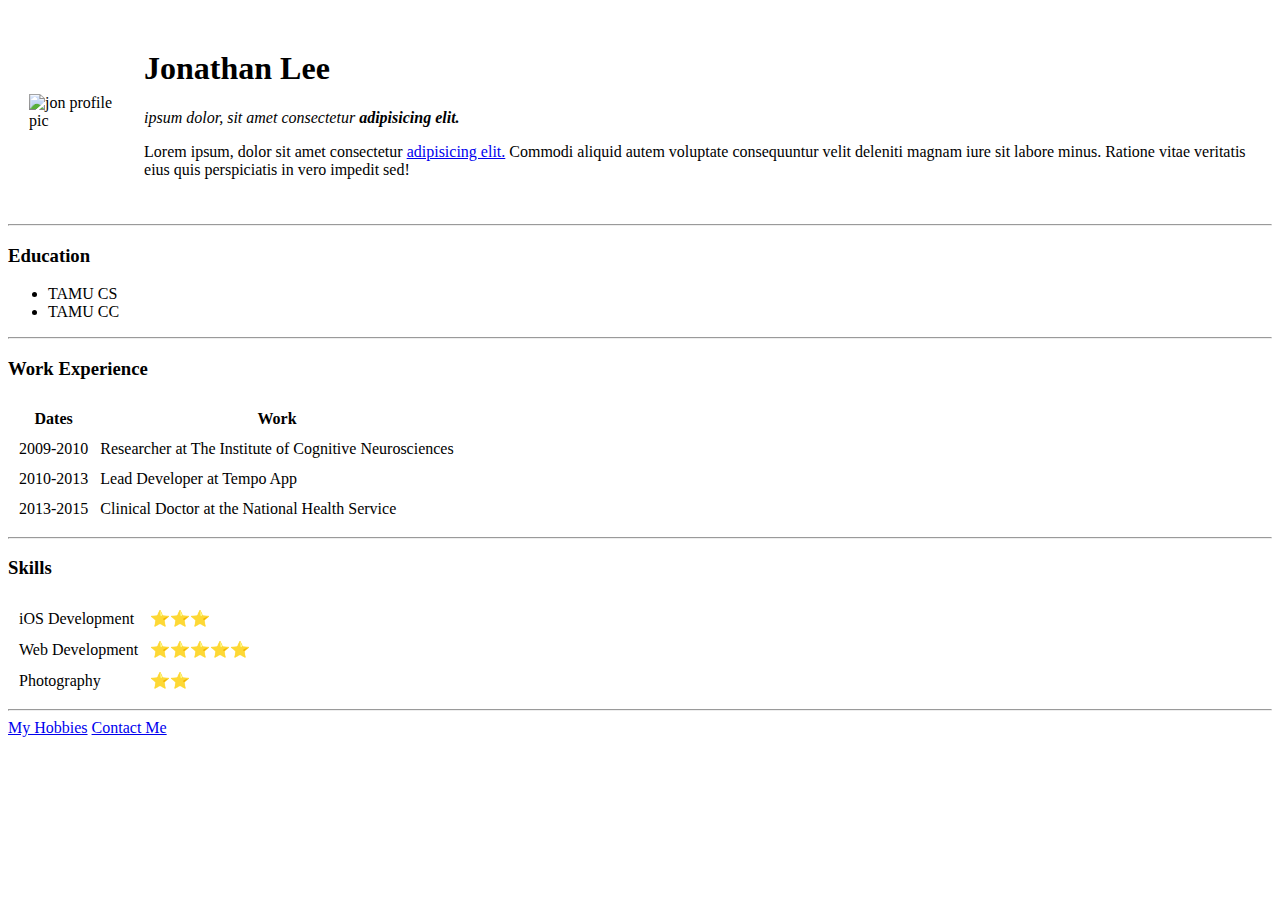
==== index.html @ 27d77e49 "Update index.html" ====
<!DOCTYPE html>
<html lang="en">

<head>
  <meta charset="UTF-8" />
  <meta name="viewport" content="width=device-width, initial-scale=1.0" />
  <title>Jonathan's Personal Site</title>
</head>

<body>
  <table cellspacing="20">
    <tr>
      <td><img src="images/linkedin profile.jpg" alt="jon profile pic"></td>
      <td><h1>Jonathan Lee</h1>
        <p>
        <em>
          ipsum dolor, sit amet consectetur
          <strong>adipisicing elit.</strong>
        </em>
      </p>
      <p>
        Lorem ipsum, dolor sit amet consectetur <a href="https://www.linkedin.com/in/jonathan-lee-14374414a/">adipisicing elit.</a> Commodi aliquid
        autem voluptate consequuntur velit deleniti magnam iure sit labore minus.
        Ratione vitae veritatis eius quis perspiciatis in vero impedit sed!
      </p></td>
    </tr>
  </table>
</body>
<hr/>

<h3>Education</h3>
<ul>
  <li>TAMU CS</li>
  <li>TAMU CC</li>
</ul>
<hr>
<h3>Work Experience</h3>
<table cellspacing = "10">
  <thead>
    <tr>
      <th>Dates</th>
      <th>Work</th>
    </tr>
  </thead>
  <tbody>
    <tr>
      <td>2009-2010</td>
      <td>Researcher at The Institute of Cognitive Neurosciences</td>
    </tr>
    <tr>
      <td>2010-2013</td>
      <td> Lead Developer at Tempo App</td>
    </tr>
    <tr>
      <td>2013-2015</td>
      <td>Clinical Doctor at the National Health Service</td>
    </tr>
  </tbody>
  <tfoot>
  </tfoot>
</table>
<hr>
<h3>Skills</h3>

<table cellspacing = "10">
  <tr>
    <td>iOS Development</td>
    <td>⭐⭐⭐</td>
  </tr>
  <tr>
    <td>Web Development</td>
    <td>⭐⭐⭐⭐⭐</td>
  </tr>
  <tr>
    <td>Photography</td>
    <td>⭐⭐</td>
  </tr>
</table>








<hr>
<a href="hobbies.html">My Hobbies</a>
<a href="contact-me.html">Contact Me</a>

</html>
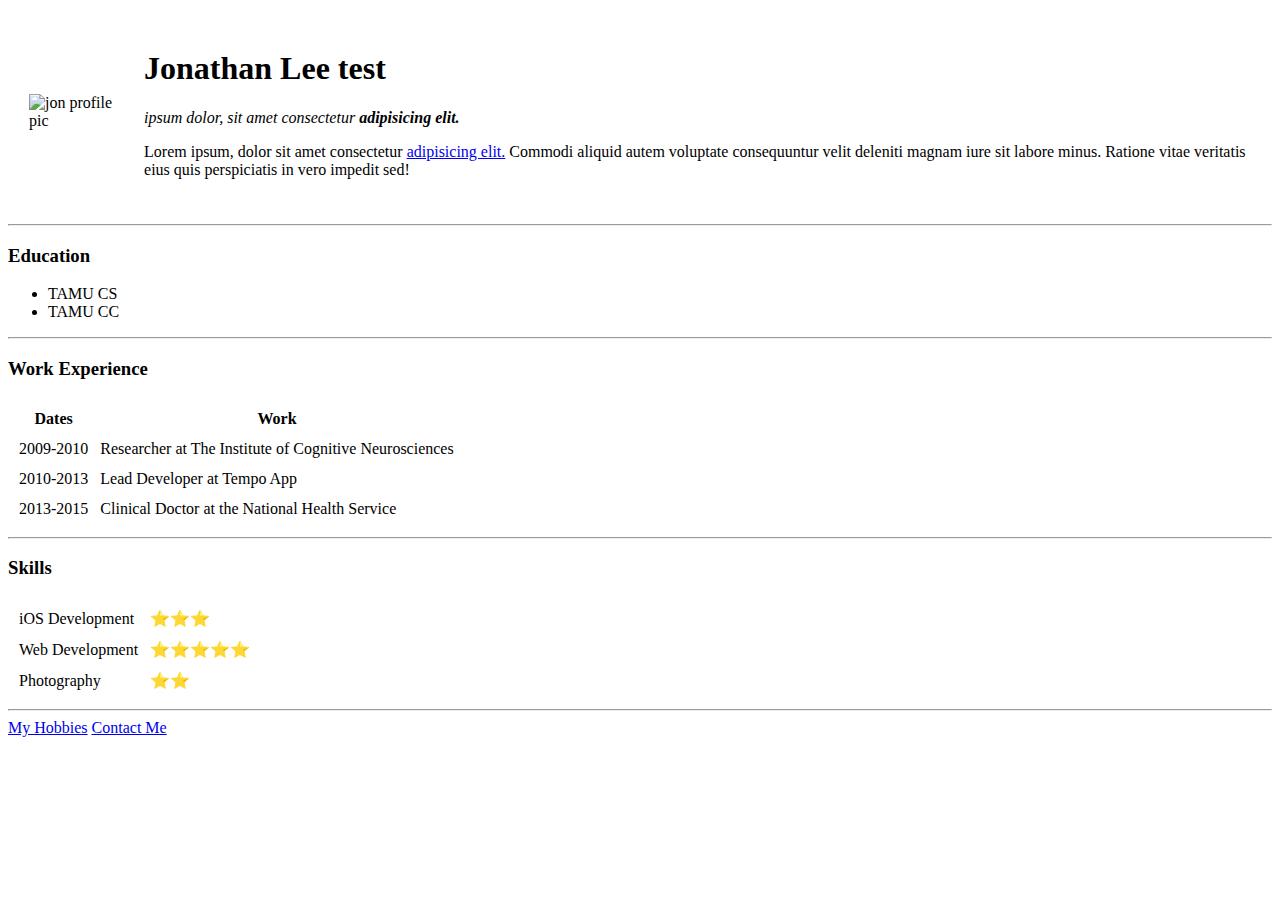
==== commit afc86775: "Update index.html" ====
--- a/index.html
+++ b/index.html
@@ -10,8 +10,8 @@
 <body>
   <table cellspacing="20">
     <tr>
-      <td><img src="images/linkedin profile.jpg" alt="jon profile pic"></td>
-      <td><h1>Jonathan Lee</h1>
+      <td><img src="/images/linkedin profile.jpg" alt="jon profile pic"></td>
+      <td><h1>Jonathan Lee test</h1>
         <p>
         <em>
           ipsum dolor, sit amet consectetur
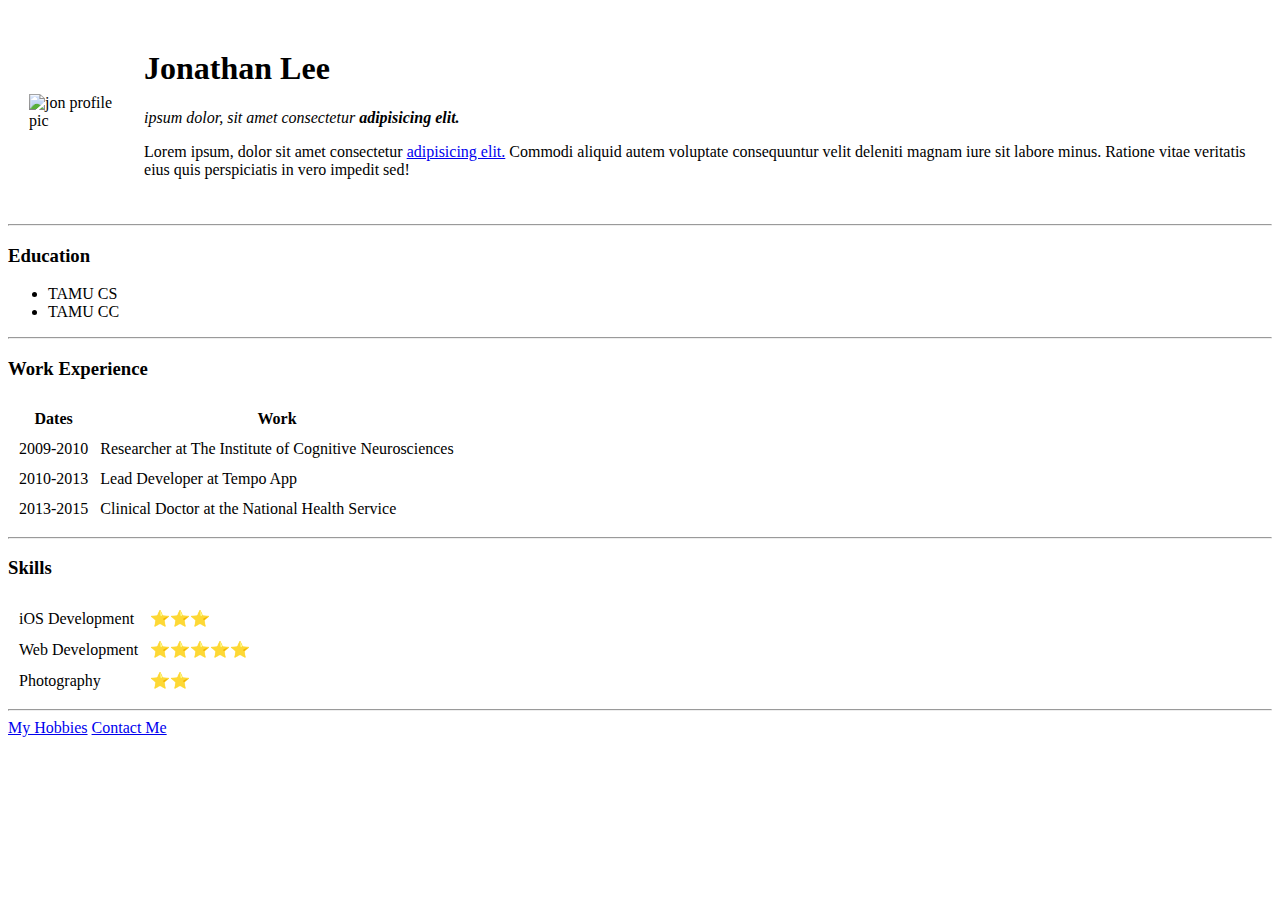
==== commit 502cfe13: "Update index.html" ====
--- a/index.html
+++ b/index.html
@@ -11,7 +11,7 @@
   <table cellspacing="20">
     <tr>
       <td><img src="/images/linkedin profile.jpg" alt="jon profile pic"></td>
-      <td><h1>Jonathan Lee test</h1>
+      <td><h1>Jonathan Lee</h1>
         <p>
         <em>
           ipsum dolor, sit amet consectetur
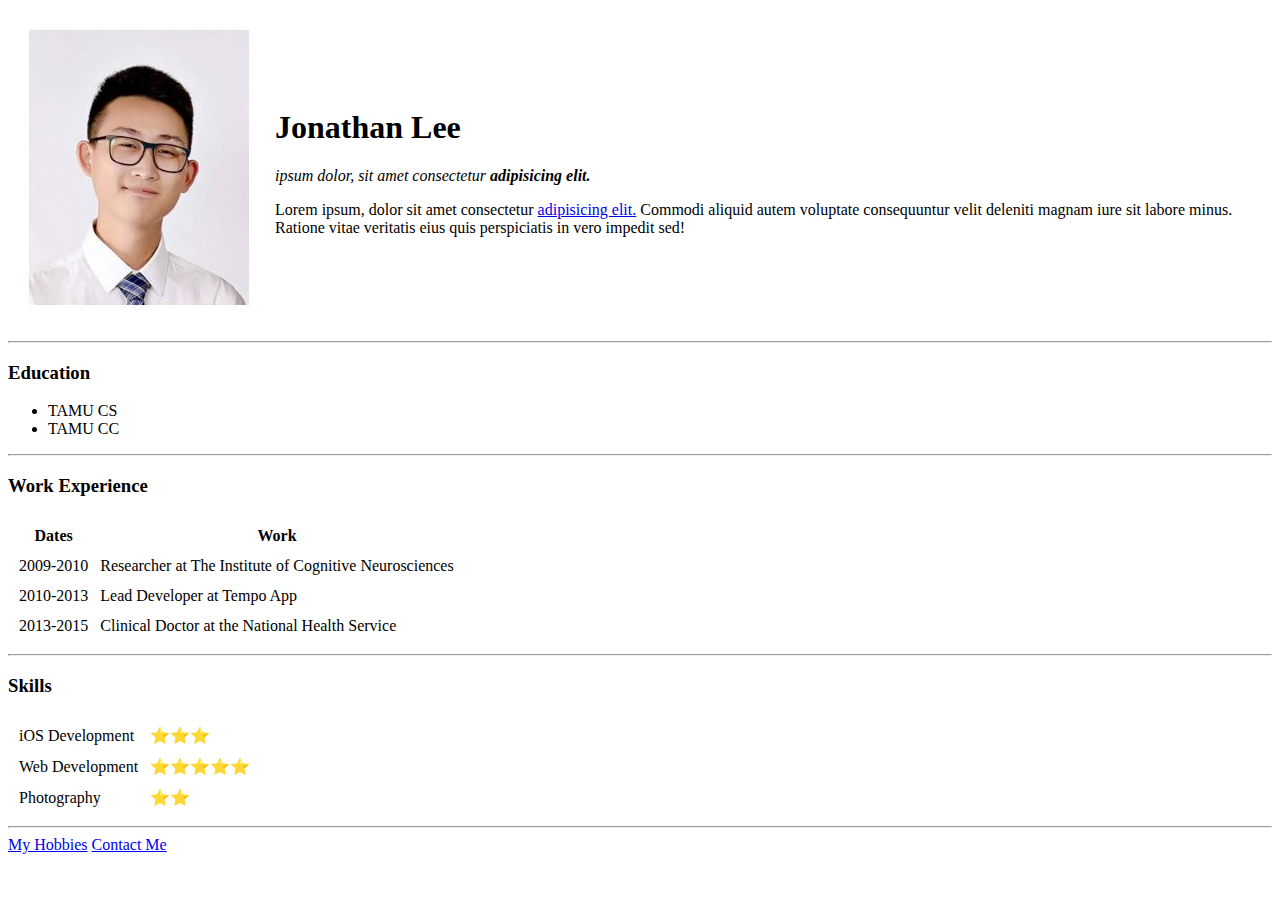
==== commit 999ee728: "Update index.html" ====
--- a/index.html
+++ b/index.html
@@ -10,7 +10,7 @@
 <body>
   <table cellspacing="20">
     <tr>
-      <td><img src="/images/linkedin profile.jpg" alt="jon profile pic"></td>
+      <td><img src="/images/linkedin profile.JPG" alt="jon profile pic"></td>
       <td><h1>Jonathan Lee</h1>
         <p>
         <em>
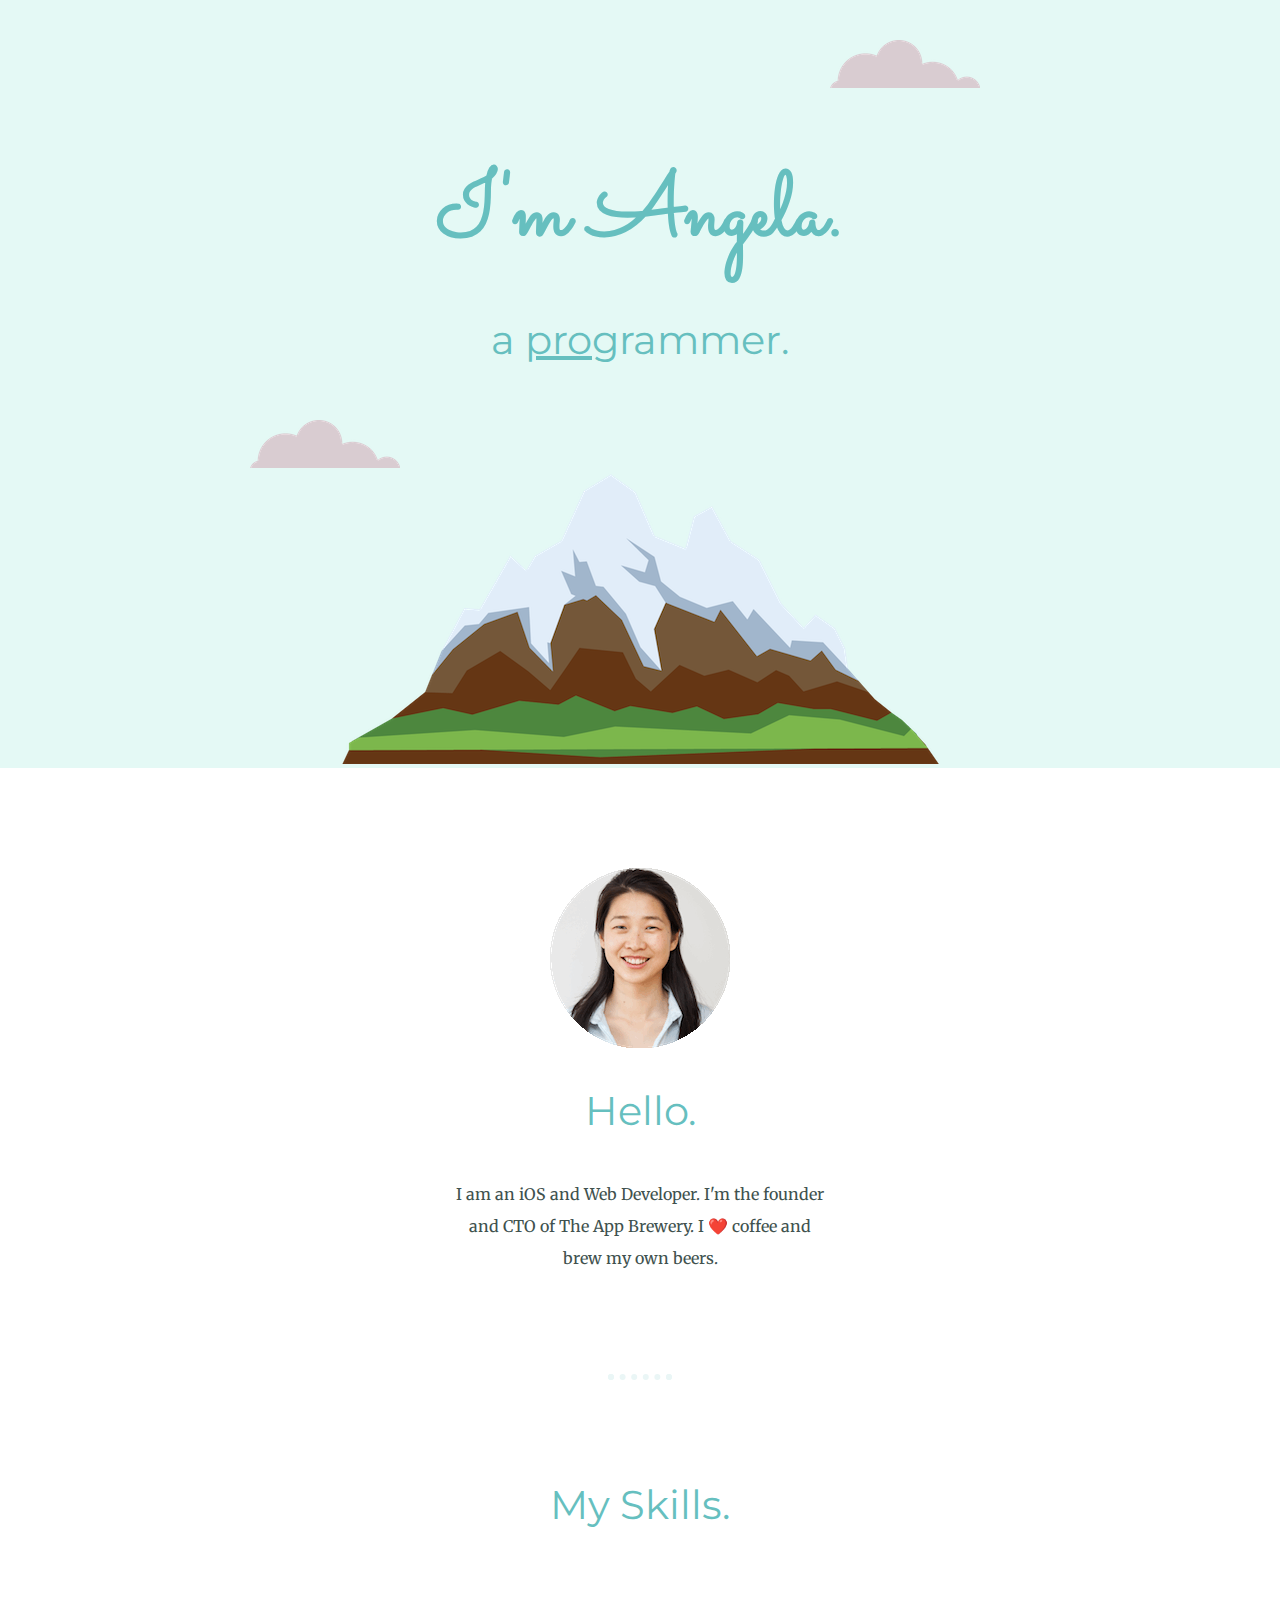
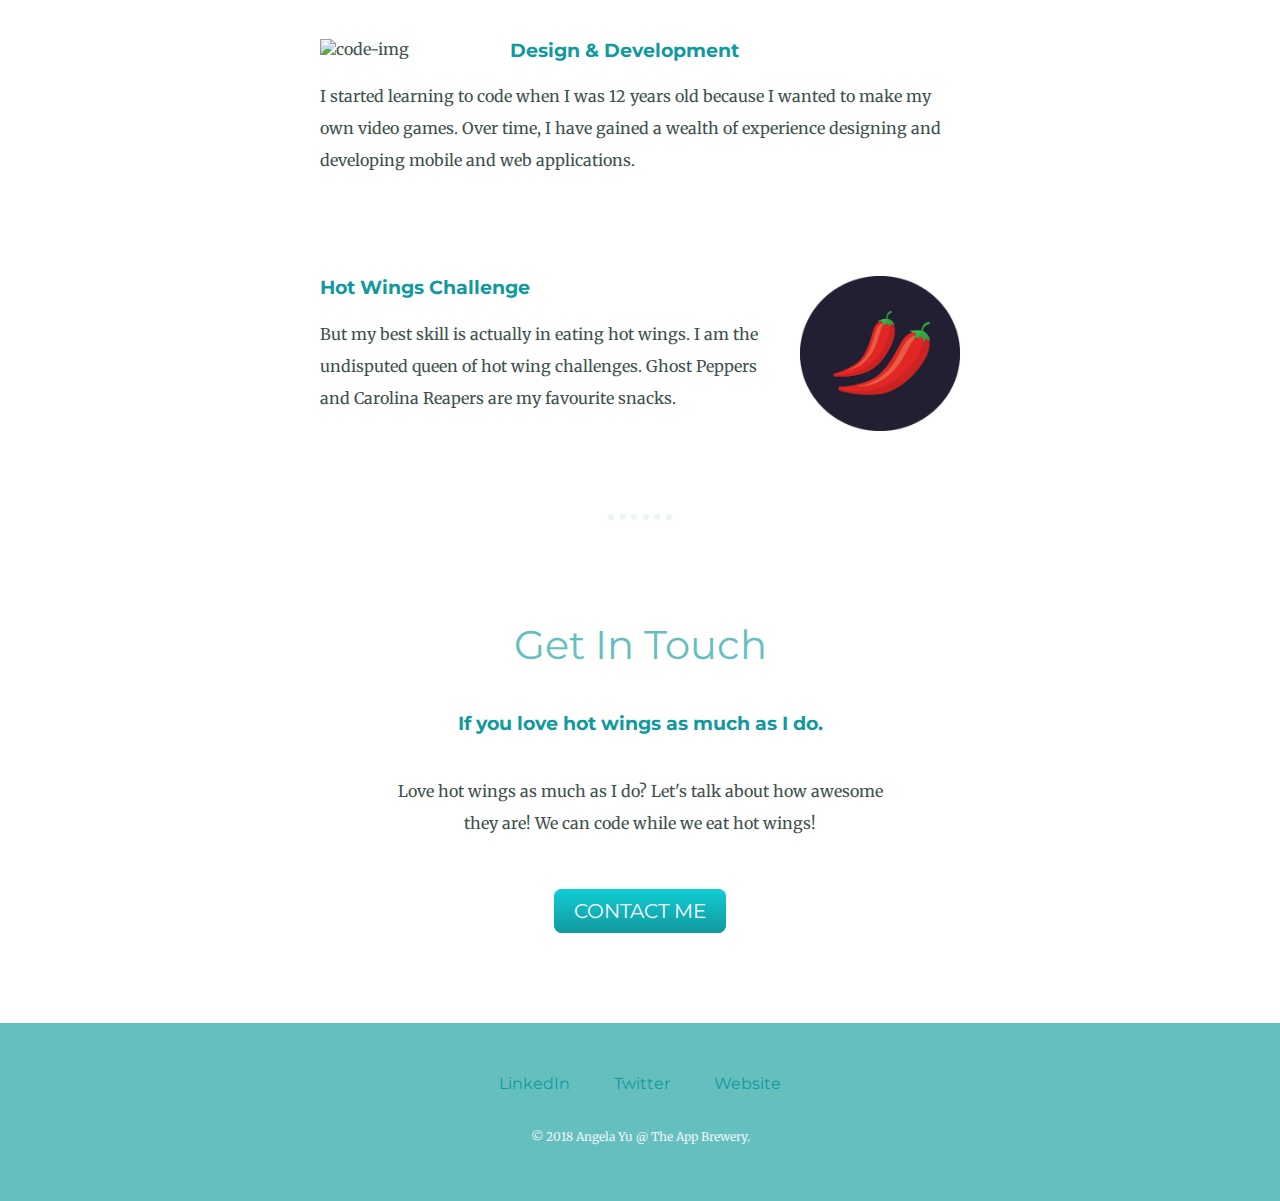
==== commit 2194533a: "Add files via upload" ====
--- a/index.html
+++ b/index.html
@@ -1,91 +1,65 @@
-<!DOCTYPE html>
-<html lang="en">
-
-<head>
-  <meta charset="UTF-8" />
-  <meta name="viewport" content="width=device-width, initial-scale=1.0" />
-  <title>Jonathan's Personal Site</title>
-</head>
-
-<body>
-  <table cellspacing="20">
-    <tr>
-      <td><img src="/images/linkedin profile.JPG" alt="jon profile pic"></td>
-      <td><h1>Jonathan Lee</h1>
-        <p>
-        <em>
-          ipsum dolor, sit amet consectetur
-          <strong>adipisicing elit.</strong>
-        </em>
-      </p>
-      <p>
-        Lorem ipsum, dolor sit amet consectetur <a href="https://www.linkedin.com/in/jonathan-lee-14374414a/">adipisicing elit.</a> Commodi aliquid
-        autem voluptate consequuntur velit deleniti magnam iure sit labore minus.
-        Ratione vitae veritatis eius quis perspiciatis in vero impedit sed!
-      </p></td>
-    </tr>
-  </table>
-</body>
-<hr/>
-
-<h3>Education</h3>
-<ul>
-  <li>TAMU CS</li>
-  <li>TAMU CC</li>
-</ul>
-<hr>
-<h3>Work Experience</h3>
-<table cellspacing = "10">
-  <thead>
-    <tr>
-      <th>Dates</th>
-      <th>Work</th>
-    </tr>
-  </thead>
-  <tbody>
-    <tr>
-      <td>2009-2010</td>
-      <td>Researcher at The Institute of Cognitive Neurosciences</td>
-    </tr>
-    <tr>
-      <td>2010-2013</td>
-      <td> Lead Developer at Tempo App</td>
-    </tr>
-    <tr>
-      <td>2013-2015</td>
-      <td>Clinical Doctor at the National Health Service</td>
-    </tr>
-  </tbody>
-  <tfoot>
-  </tfoot>
-</table>
-<hr>
-<h3>Skills</h3>
-
-<table cellspacing = "10">
-  <tr>
-    <td>iOS Development</td>
-    <td>⭐⭐⭐</td>
-  </tr>
-  <tr>
-    <td>Web Development</td>
-    <td>⭐⭐⭐⭐⭐</td>
-  </tr>
-  <tr>
-    <td>Photography</td>
-    <td>⭐⭐</td>
-  </tr>
-</table>
-
-
-
-
-
-
-
-
-<hr>
-<a href="hobbies.html">My Hobbies</a>
-<a href="contact-me.html">Contact Me</a>
-
-</html>
+<!DOCTYPE html>
+<html>
+
+<head>
+  <meta charset="utf-8">
+  <title>Angela Yu</title>
+  <link rel="stylesheet" href="css/styles.css">
+  <link href="https://fonts.googleapis.com/css?family=Merriweather|Montserrat|Sacramento" rel="stylesheet">
+  <link rel="icon" href="favicon.ico">
+</head>
+
+<body>
+  <div class="top-container">
+    <img class="top-cloud" src="images/cloud.png" alt="cloud">
+    <div class="title-text">
+      <h1>I'm Angela.</h1>
+      <h2>a <span class="pro">pro</span>grammer.</h2>
+    </div>
+    <img class="bottom-cloud" src="images/cloud.png" alt="cloud">
+    <img class="mountain" src="images/mountain.png" alt="mountain-img">
+  </div>
+
+  <div class="middle-container">
+    <div class="profile">
+      <img src="images/angela.png" alt="angela-profile-img">
+      <h2>Hello.</h2>
+      <p class="intro">I am an iOS and Web Developer. I'm the founder and CTO of The App Brewery. I ❤️ coffee and brew my own beers.</p>
+    </div>
+    <hr>
+    <div class="skills">
+      <h2>My Skills.</h2>
+      <div class="skill-row">
+        <img class="code-img" src="https://media.giphy.com/media/3p50WGyUqeU5W/giphy.gif" alt="code-img">
+
+        <h3>Design & Development</h3>
+        <p>I started learning to code when I was 12 years old because I wanted to make my own video games. Over time, I have gained a wealth of experience designing and developing mobile and web applications.</p>
+
+      </div>
+      <div class="skill-row">
+        <img class="chilli-img" src="images/chillies.png" alt="chillies-img">
+
+        <h3>Hot Wings Challenge</h3>
+        <p>But my best skill is actually in eating hot wings. I am the undisputed queen of hot wing challenges. Ghost Peppers and Carolina Reapers are my favourite snacks.</p>
+
+      </div>
+    </div>
+    <hr>
+    <div class="contact-me">
+      <h2>Get In Touch</h2>
+      <h3>If you love hot wings as much as I do.</h3>
+      <p class="contact-message">Love hot wings as much as I do? Let's talk about how awesome they are! We can code while we eat hot wings!</p>
+      <a class="btn" href="mailto:ilove@hotwings.com">CONTACT ME</a>
+    </div>
+  </div>
+
+
+  <div class="bottom-container">
+    <a class="footer-link" href="https://www.linkedin.com/in/angela-yu-963a584b/">LinkedIn</a>
+    <a class="footer-link" href="https://twitter.com/yu_angela">Twitter</a>
+    <a class="footer-link" href="https://www.appbrewery.co/">Website</a>
+    <p class="copyright">© 2018 Angela Yu @ The App Brewery.</p>
+  </div>
+</body>
+
+</html>
--- a/css/styles.css
+++ b/css/styles.css
@@ -0,0 +1,140 @@
+body {
+  color: #40514E;
+  margin: 0;
+  text-align: center;
+  font-family: 'Merriweather', serif;
+}
+
+h1 {
+  color: #66BFBF;
+  font-size: 5.625rem;
+  margin: 50px auto 0 auto;
+  font-family: 'Sacramento', cursive;
+}
+
+h2 {
+  color: #66BFBF;
+  font-family: 'Montserrat', sans-serif;
+  font-size: 2.5rem;
+  font-weight: normal;
+  padding-bottom: 10px;
+}
+
+h3 {
+  color: #11999E;
+  font-family: 'Montserrat', sans-serif;
+}
+
+p {
+  line-height: 2;
+}
+
+hr {
+  border: dotted #EAF6F6 6px;
+  border-bottom: none;
+  width: 4%;
+  margin: 100px auto;
+}
+
+a{
+  color: #11999E;
+  font-family: 'Montserrat', sans-serif;
+  margin: 10px 20px;
+  text-decoration: none;
+}
+
+a:hover {
+  color: #EAF6F6;
+}
+
+.top-container {
+  background-color: #E4F9F5;
+  position: relative;
+  padding-top: 100px;
+}
+
+.middle-container {
+  margin: 100px 0;
+}
+
+.bottom-container {
+  background-color: #66BFBF;
+  padding: 50px 0 20px;
+}
+
+.skill-row {
+  width: 50%;
+  margin: 100px auto 100px auto;
+  text-align: left;
+}
+
+.pro {
+  text-decoration: underline;
+}
+
+.intro {
+  width: 30%;
+  margin: auto;
+}
+
+.contact-message {
+  width: 40%;
+  margin: 40px auto 60px;
+}
+
+.copyright {
+  color: #EAF6F6;
+  font-size: 0.75rem;
+  padding: 20px 0;
+}
+
+.top-cloud {
+  position: absolute;
+  right: 300px;
+  top: 40px;
+}
+
+.bottom-cloud {
+  position: absolute;
+  left: 250px;
+  bottom: 300px;
+}
+
+.code-img {
+  width: 25%;
+  float: left;
+  margin-right: 30px;
+}
+
+.chilli-img {
+  width: 25%;
+  float: right;
+  margin-left: 30px;
+}
+
+.btn {
+  background: #11cdd4;
+  background-image: -webkit-linear-gradient(top, #11cdd4, #11999e);
+  background-image: -moz-linear-gradient(top, #11cdd4, #11999e);
+  background-image: -ms-linear-gradient(top, #11cdd4, #11999e);
+  background-image: -o-linear-gradient(top, #11cdd4, #11999e);
+  background-image: linear-gradient(to bottom, #11cdd4, #11999e);
+  -webkit-border-radius: 8;
+  -moz-border-radius: 8;
+  border-radius: 8px;
+  font-family: 'Montserrat', sans-serif;
+  color: #ffffff;
+  font-size: 20px;
+  padding: 10px 20px 10px 20px;
+  text-decoration: none;
+}
+
+.btn:hover {
+  background: #30e3cb;
+  background-image: -webkit-linear-gradient(top, #30e3cb, #2bc4ad);
+  background-image: -moz-linear-gradient(top, #30e3cb, #2bc4ad);
+  background-image: -ms-linear-gradient(top, #30e3cb, #2bc4ad);
+  background-image: -o-linear-gradient(top, #30e3cb, #2bc4ad);
+  background-image: linear-gradient(to bottom, #30e3cb, #2bc4ad);
+  text-decoration: none;
+}
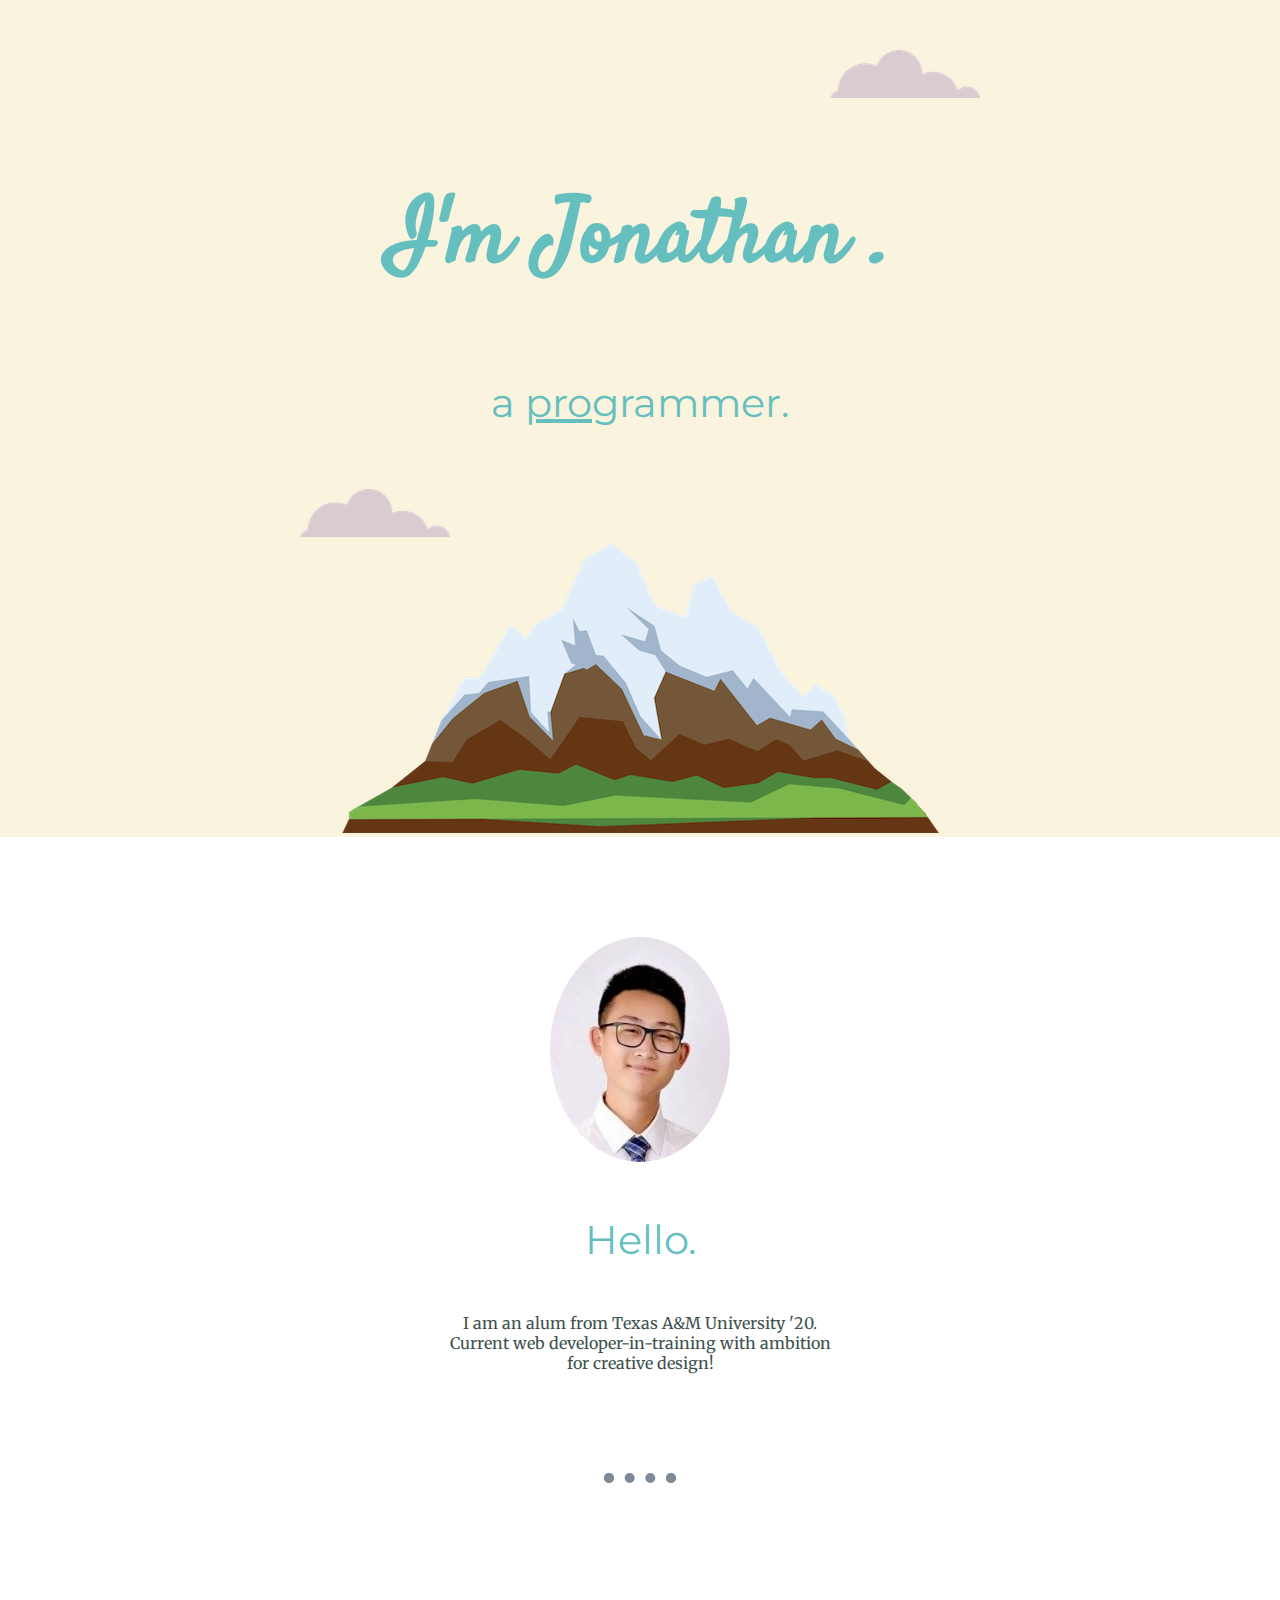
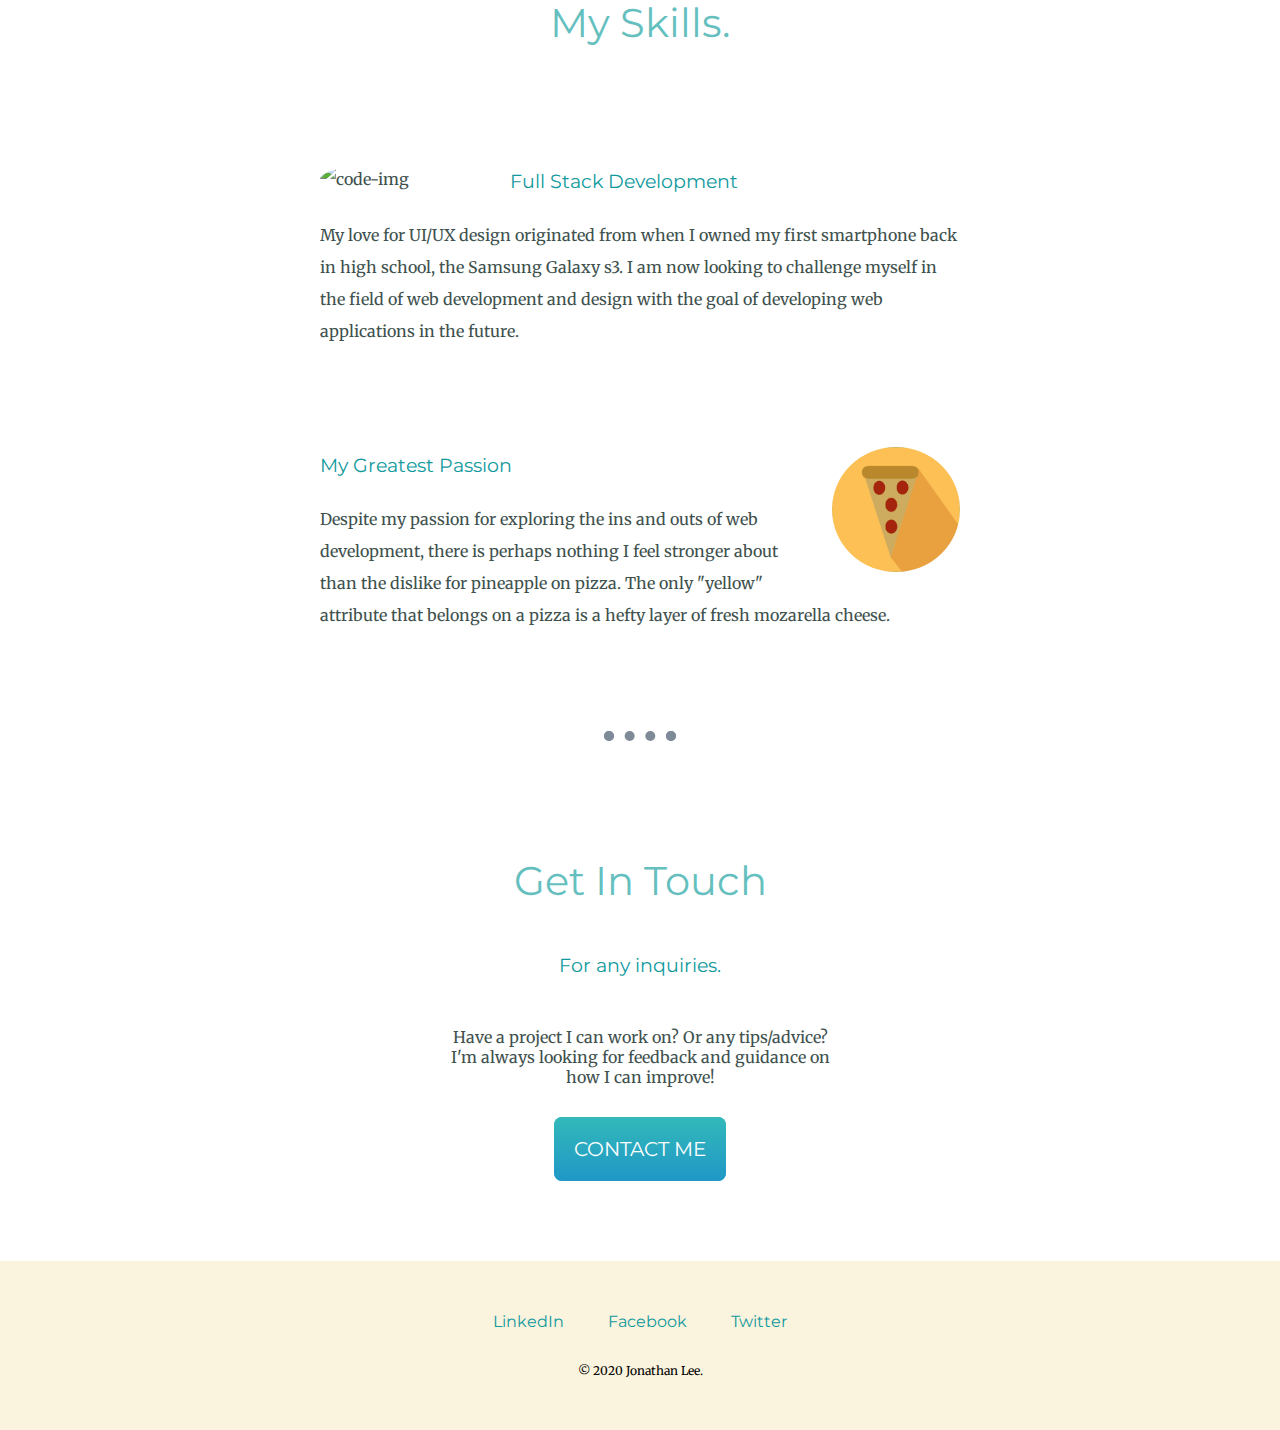
==== commit c3f67500: "Add files via upload" ====
--- a/index.html
+++ b/index.html
@@ -1,65 +1,59 @@
-<!DOCTYPE html>
-<html>
-
-<head>
-  <meta charset="utf-8">
-  <title>Angela Yu</title>
-  <link rel="stylesheet" href="css/styles.css">
-  <link href="https://fonts.googleapis.com/css?family=Merriweather|Montserrat|Sacramento" rel="stylesheet">
-  <link rel="icon" href="favicon.ico">
-</head>
-
-<body>
-  <div class="top-container">
-    <img class="top-cloud" src="images/cloud.png" alt="cloud">
-    <div class="title-text">
-      <h1>I'm Angela.</h1>
-      <h2>a <span class="pro">pro</span>grammer.</h2>
-    </div>
-    <img class="bottom-cloud" src="images/cloud.png" alt="cloud">
-    <img class="mountain" src="images/mountain.png" alt="mountain-img">
-  </div>
-
-  <div class="middle-container">
-    <div class="profile">
-      <img src="images/angela.png" alt="angela-profile-img">
-      <h2>Hello.</h2>
-      <p class="intro">I am an iOS and Web Developer. I'm the founder and CTO of The App Brewery. I ❤️ coffee and brew my own beers.</p>
-    </div>
-    <hr>
-    <div class="skills">
-      <h2>My Skills.</h2>
-      <div class="skill-row">
-        <img class="code-img" src="https://media.giphy.com/media/3p50WGyUqeU5W/giphy.gif" alt="code-img">
-
-        <h3>Design & Development</h3>
-        <p>I started learning to code when I was 12 years old because I wanted to make my own video games. Over time, I have gained a wealth of experience designing and developing mobile and web applications.</p>
-
-      </div>
-      <div class="skill-row">
-        <img class="chilli-img" src="images/chillies.png" alt="chillies-img">
-
-        <h3>Hot Wings Challenge</h3>
-        <p>But my best skill is actually in eating hot wings. I am the undisputed queen of hot wing challenges. Ghost Peppers and Carolina Reapers are my favourite snacks.</p>
-
-      </div>
-    </div>
-    <hr>
-    <div class="contact-me">
-      <h2>Get In Touch</h2>
-      <h3>If you love hot wings as much as I do.</h3>
-      <p class="contact-message">Love hot wings as much as I do? Let's talk about how awesome they are! We can code while we eat hot wings!</p>
-      <a class="btn" href="mailto:ilove@hotwings.com">CONTACT ME</a>
-    </div>
-  </div>
-
-
-  <div class="bottom-container">
-    <a class="footer-link" href="https://www.linkedin.com/in/angela-yu-963a584b/">LinkedIn</a>
-    <a class="footer-link" href="https://twitter.com/yu_angela">Twitter</a>
-    <a class="footer-link" href="https://www.appbrewery.co/">Website</a>
-    <p class="copyright">© 2018 Angela Yu @ The App Brewery.</p>
-  </div>
-</body>
-
-</html>
+<!DOCTYPE html>
+<html lang="en" dir="ltr">
+  <head>
+    <meta charset="utf-8">
+    <title>Jonathan's Beautiful Website</title>
+    <link rel="stylesheet" href="css/styles.css">
+    <link rel="icon" href="favicon.ico">
+    <link href="https://fonts.googleapis.com/css2?family=Merriweather:wght@300&family=Montserrat&family=Sacramento&family=Satisfy&display=swap" rel="stylesheet">
+  </head>
+  <body>
+    <div class="top-container">
+      <img class="top-cloud" src="images/cloud.png" alt="cloud-img">
+      <h1>I'm Jonathan .</h1>
+      <h2>a <span class="pro">pro</span>grammer.</h2>
+      <img class = "bottom-cloud" src="images/cloud.png" alt="cloud-img">
+      <img src="images/mountain.png" alt="mountain-img">
+    </div>
+    <div class="middle-container">
+      <div class="profile">
+        <img class = "profile-img" src="images/linkedin-profile.JPG" alt="jonathan-picture">
+        <h2>Hello.</h2>
+        <p class= "intro-text">I am an alum from Texas A&M University '20. Current web developer-in-training with ambition for creative design!</p>
+      </div>
+      <hr></hr>
+      <div class="skills">
+        <h2>My Skills.</h2>
+        <div class="skill-row">
+          <img class="code-img" src="https://media.giphy.com/media/SpopD7IQN2gK3qN4jS/giphy.gif" alt="code-img">
+          <h3>Full Stack Development</h3>
+          <p>My love for UI/UX design originated from when I owned my first smartphone back in high school, the Samsung Galaxy s3. I am now looking to challenge myself in the field of web development and design with the goal of developing web applications in the future. </p>
+        </div>
+        <div class="skill-row">
+          <img class="pep-pizza" src="images/pep-pizza.png" alt="pep-pizza">
+          <h3>My Greatest Passion</h3>
+          <p>Despite my passion for exploring the ins and outs of web development, there is perhaps nothing I feel stronger about than the dislike for pineapple on pizza. The only "yellow" attribute that belongs on a pizza is a hefty layer of fresh mozarella cheese. </p>
+        </div>
+      </div>
+      <hr>
+      <div class="contact-me">
+        <h2>Get In Touch</h2>
+        <h3>For any inquiries.</h3>
+        <p class= "end-text">Have a project I can work on? Or any tips/advice? I'm always looking for feedback and guidance on how I can improve!</p>
+        <a class="btn" href="mailto:jonguolee@gmail.com">CONTACT ME</a>
+      </div>
+    </div>
+
+
+    <div class="bottom-container">
+      <a class="footer-link" href="https://www.linkedin.com/in/jonathan-lee-14374414a/">LinkedIn</a>
+      <a class="footer-link" href="https://www.facebook.com/jonathan.lee.31105/">Facebook</a>
+      <a class="footer-link" href="https://twitter.com/glee_jon">Twitter</a>
+      <p class="copyright">© 2020 Jonathan Lee.</p>
+    </div>
+
+
+    </div>
+
+  </body>
+</html>
--- a/css/styles.css
+++ b/css/styles.css
@@ -1,140 +1,156 @@
-body {
-  color: #40514E;
-  margin: 0;
-  text-align: center;
-  font-family: 'Merriweather', serif;
-}
-
-h1 {
-  color: #66BFBF;
-  font-size: 5.625rem;
-  margin: 50px auto 0 auto;
-  font-family: 'Sacramento', cursive;
-}
-
-h2 {
-  color: #66BFBF;
-  font-family: 'Montserrat', sans-serif;
-  font-size: 2.5rem;
-  font-weight: normal;
-  padding-bottom: 10px;
-}
-
-h3 {
-  color: #11999E;
-  font-family: 'Montserrat', sans-serif;
-}
-
-p {
-  line-height: 2;
-}
-
-hr {
-  border: dotted #EAF6F6 6px;
-  border-bottom: none;
-  width: 4%;
-  margin: 100px auto;
-}
-
-a{
-  color: #11999E;
-  font-family: 'Montserrat', sans-serif;
-  margin: 10px 20px;
-  text-decoration: none;
-}
-
-a:hover {
-  color: #EAF6F6;
-}
-
-.top-container {
-  background-color: #E4F9F5;
-  position: relative;
-  padding-top: 100px;
-}
-
-.middle-container {
-  margin: 100px 0;
-}
-
-.bottom-container {
-  background-color: #66BFBF;
-  padding: 50px 0 20px;
-}
-
-.skill-row {
-  width: 50%;
-  margin: 100px auto 100px auto;
-  text-align: left;
-}
-
-.pro {
-  text-decoration: underline;
-}
-
-.intro {
-  width: 30%;
-  margin: auto;
-}
-
-.contact-message {
-  width: 40%;
-  margin: 40px auto 60px;
-}
-
-.copyright {
-  color: #EAF6F6;
-  font-size: 0.75rem;
-  padding: 20px 0;
-}
-
-.top-cloud {
-  position: absolute;
-  right: 300px;
-  top: 40px;
-}
-
-.bottom-cloud {
-  position: absolute;
-  left: 250px;
-  bottom: 300px;
-}
-
-.code-img {
-  width: 25%;
-  float: left;
-  margin-right: 30px;
-}
-
-.chilli-img {
-  width: 25%;
-  float: right;
-  margin-left: 30px;
-}
-
-.btn {
-  background: #11cdd4;
-  background-image: -webkit-linear-gradient(top, #11cdd4, #11999e);
-  background-image: -moz-linear-gradient(top, #11cdd4, #11999e);
-  background-image: -ms-linear-gradient(top, #11cdd4, #11999e);
-  background-image: -o-linear-gradient(top, #11cdd4, #11999e);
-  background-image: linear-gradient(to bottom, #11cdd4, #11999e);
-  -webkit-border-radius: 8;
-  -moz-border-radius: 8;
-  border-radius: 8px;
-  font-family: 'Montserrat', sans-serif;
-  color: #ffffff;
-  font-size: 20px;
-  padding: 10px 20px 10px 20px;
-  text-decoration: none;
-}
-
-.btn:hover {
-  background: #30e3cb;
-  background-image: -webkit-linear-gradient(top, #30e3cb, #2bc4ad);
-  background-image: -moz-linear-gradient(top, #30e3cb, #2bc4ad);
-  background-image: -ms-linear-gradient(top, #30e3cb, #2bc4ad);
-  background-image: -o-linear-gradient(top, #30e3cb, #2bc4ad);
-  background-image: linear-gradient(to bottom, #30e3cb, #2bc4ad);
-  text-decoration: none;
-}
+body {
+  color: #40514E;
+  margin: 0;
+  text-align: center;
+  font-family: 'Merriweather', serif;
+}
+
+h1 {
+  color: #66BFBF;
+  font-size: 5.625rem;
+  /* 100% = 16px, 1em = 16px */
+  line-height: 2;
+  margin: 50px auto 0;
+  font-family: 'Satisfy', cursive;
+}
+
+h2 {
+  font-family: 'Montserrat', sans-serif;
+  font-size: 2.5rem;
+  line-height: 2;
+  color: #66BFBF;
+  font-weight: normal;
+}
+
+h3 {
+  font-family: 'Montserrat', sans-serif;
+  color: #11999E;
+  font-weight: normal;
+}
+
+a{
+  color: #11999E;
+  font-family: 'Montserrat', sans-serif;
+  margin: 10px 20px;
+  text-decoration: none;
+}
+
+a:hover {
+  color: #EAF6F6;
+}
+
+hr {
+  border: dotted #7e8a97 10px;
+  border-bottom: none;
+  width: 4%;
+  margin: 100px auto;
+}
+
+.top-container {
+  background-color: #faf3dd;
+  position: relative;
+  padding-top: 100px;
+}
+
+.middle-container {
+  margin: 100px 0;
+}
+
+.bottom-container {
+  background-color: #faf3dd;
+  padding: 50px 0 20px;
+}
+
+.pro {
+  text-decoration: underline;
+}
+
+.profile {
+  margin: auto;
+}
+
+.top-cloud {
+  position: absolute;
+  right: 300px;
+  top: 50px;
+}
+
+.bottom-cloud {
+  position: absolute;
+  left: 300px;
+  bottom: 300px;
+}
+
+.profile-img {
+  border-radius: 50%;
+}
+
+.skill-row {
+  width: 50%;
+  margin: auto;
+  margin-top: 100px;
+  margin-bottom: 100px;
+  text-align: left;
+  line-height: 2;
+}
+
+.code-img {
+  width: 25%;
+  border-radius: 50%;
+  float: left;
+  margin-right: 30px;
+}
+
+.pep-pizza {
+  width: 20%;
+  border-radius: 50%;
+  float: right;
+  margin-left: 30px;
+}
+
+.intro-text {
+  margin: auto;
+  width: 30%;
+}
+
+.end-text {
+  margin: 50px auto;
+  width: 30%;
+}
+
+.copyright {
+  font-size: 12px;
+  color: black;
+  padding: 20px 0;
+}
+
+.btn {
+  background: #33B9B9;
+  background-image: -webkit-linear-gradient(top, #33B9B9, #2097C7);
+  background-image: -moz-linear-gradient(top, #33B9B9, #2097C7);
+  background-image: -ms-linear-gradient(top, #33B9B9, #2097C7);
+  background-image: -o-linear-gradient(top, #33B9B9, #2097C7);
+  background-image: linear-gradient(to bottom, #33B9B9, #2097C7);
+  -webkit-border-radius: 8px;
+  -moz-border-radius: 8px;
+  border-radius: 8px;
+  color: #FFFFFF;
+  font-family: 'Montserrat', sans-serif;
+  font-size: 20px;
+  padding: 20px;
+  text-decoration: none;
+}
+
+.btn:hover {
+  border: solid #337FED 0;
+  background: #81D7F1;
+  background-image: -webkit-linear-gradient(top, #81D7F1, #35ADAD);
+  background-image: -moz-linear-gradient(top, #81D7F1, #35ADAD);
+  background-image: -ms-linear-gradient(top, #81D7F1, #35ADAD);
+  background-image: -o-linear-gradient(top, #81D7F1, #35ADAD);
+  background-image: linear-gradient(to bottom, #81D7F1, #35ADAD);
+  -webkit-border-radius: 8px;
+  -moz-border-radius: 8px;
+  border-radius: 8px;
+  text-decoration: none;
+}
